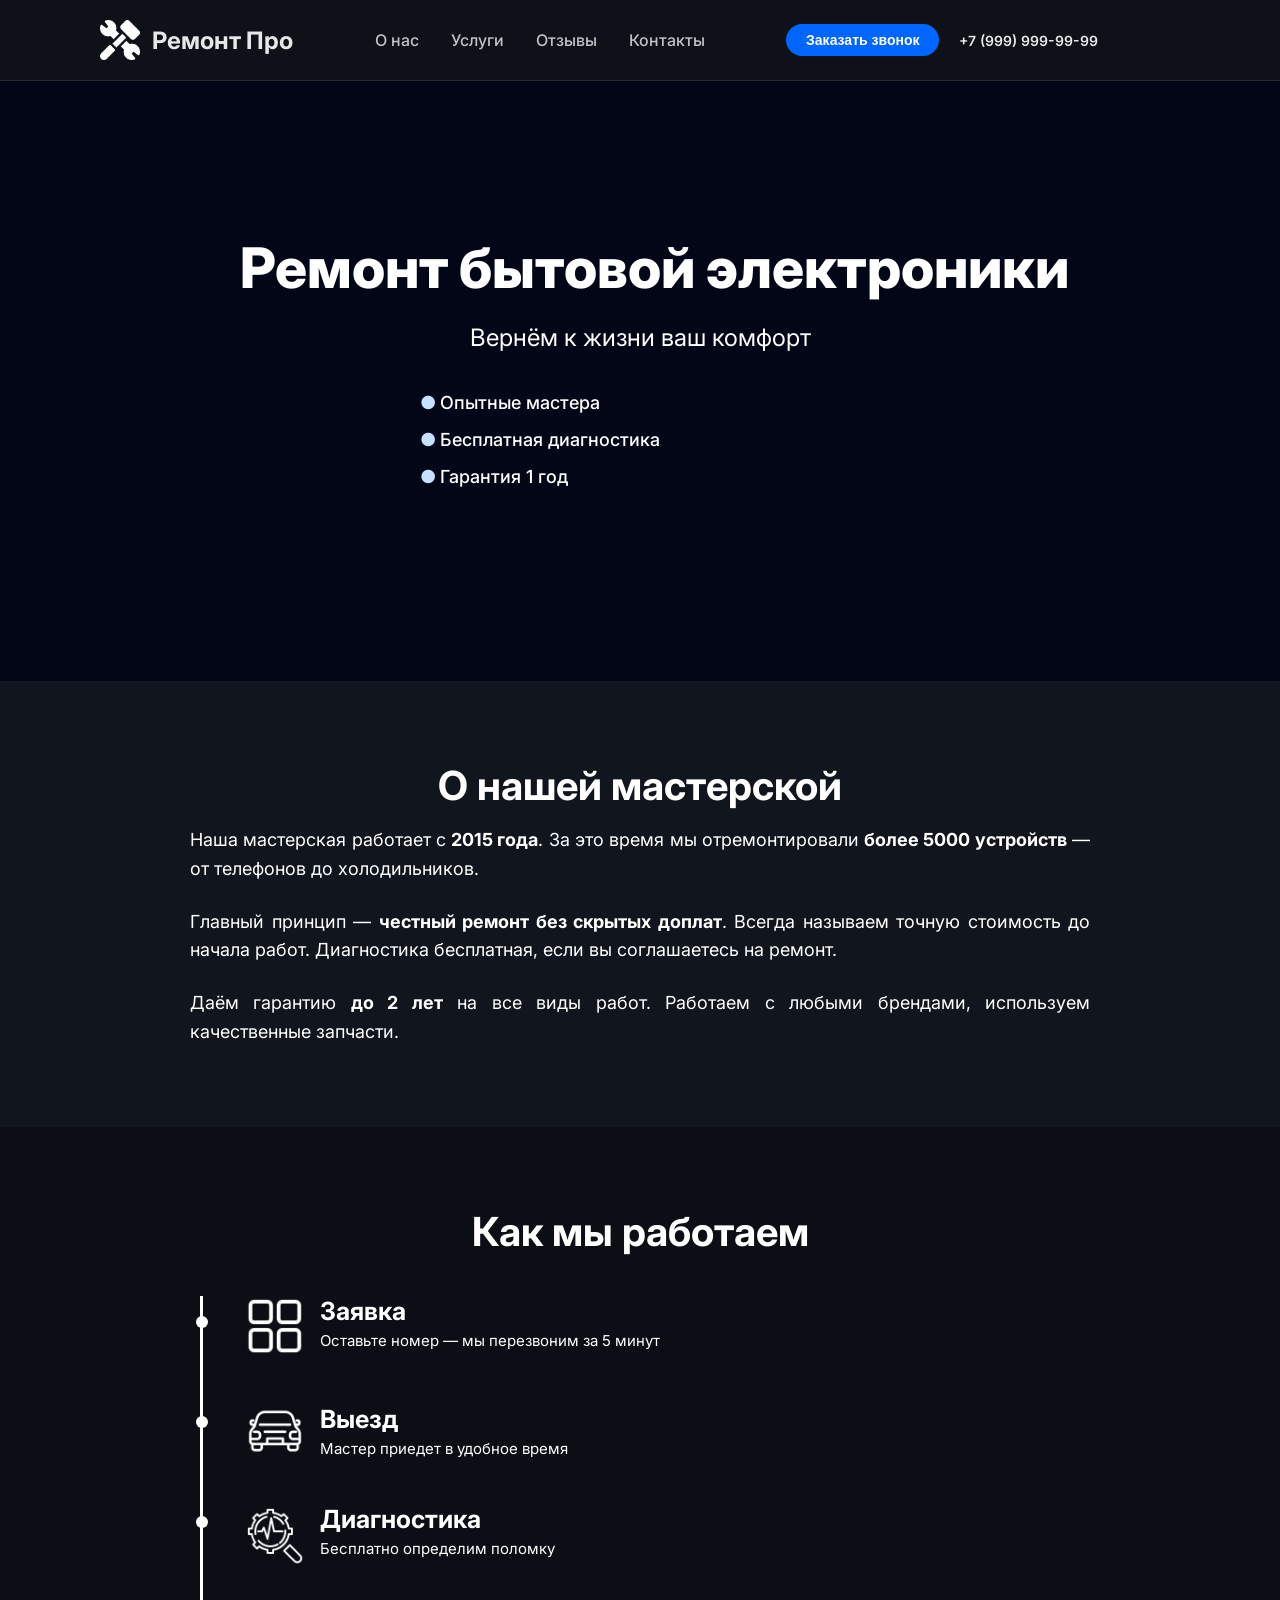
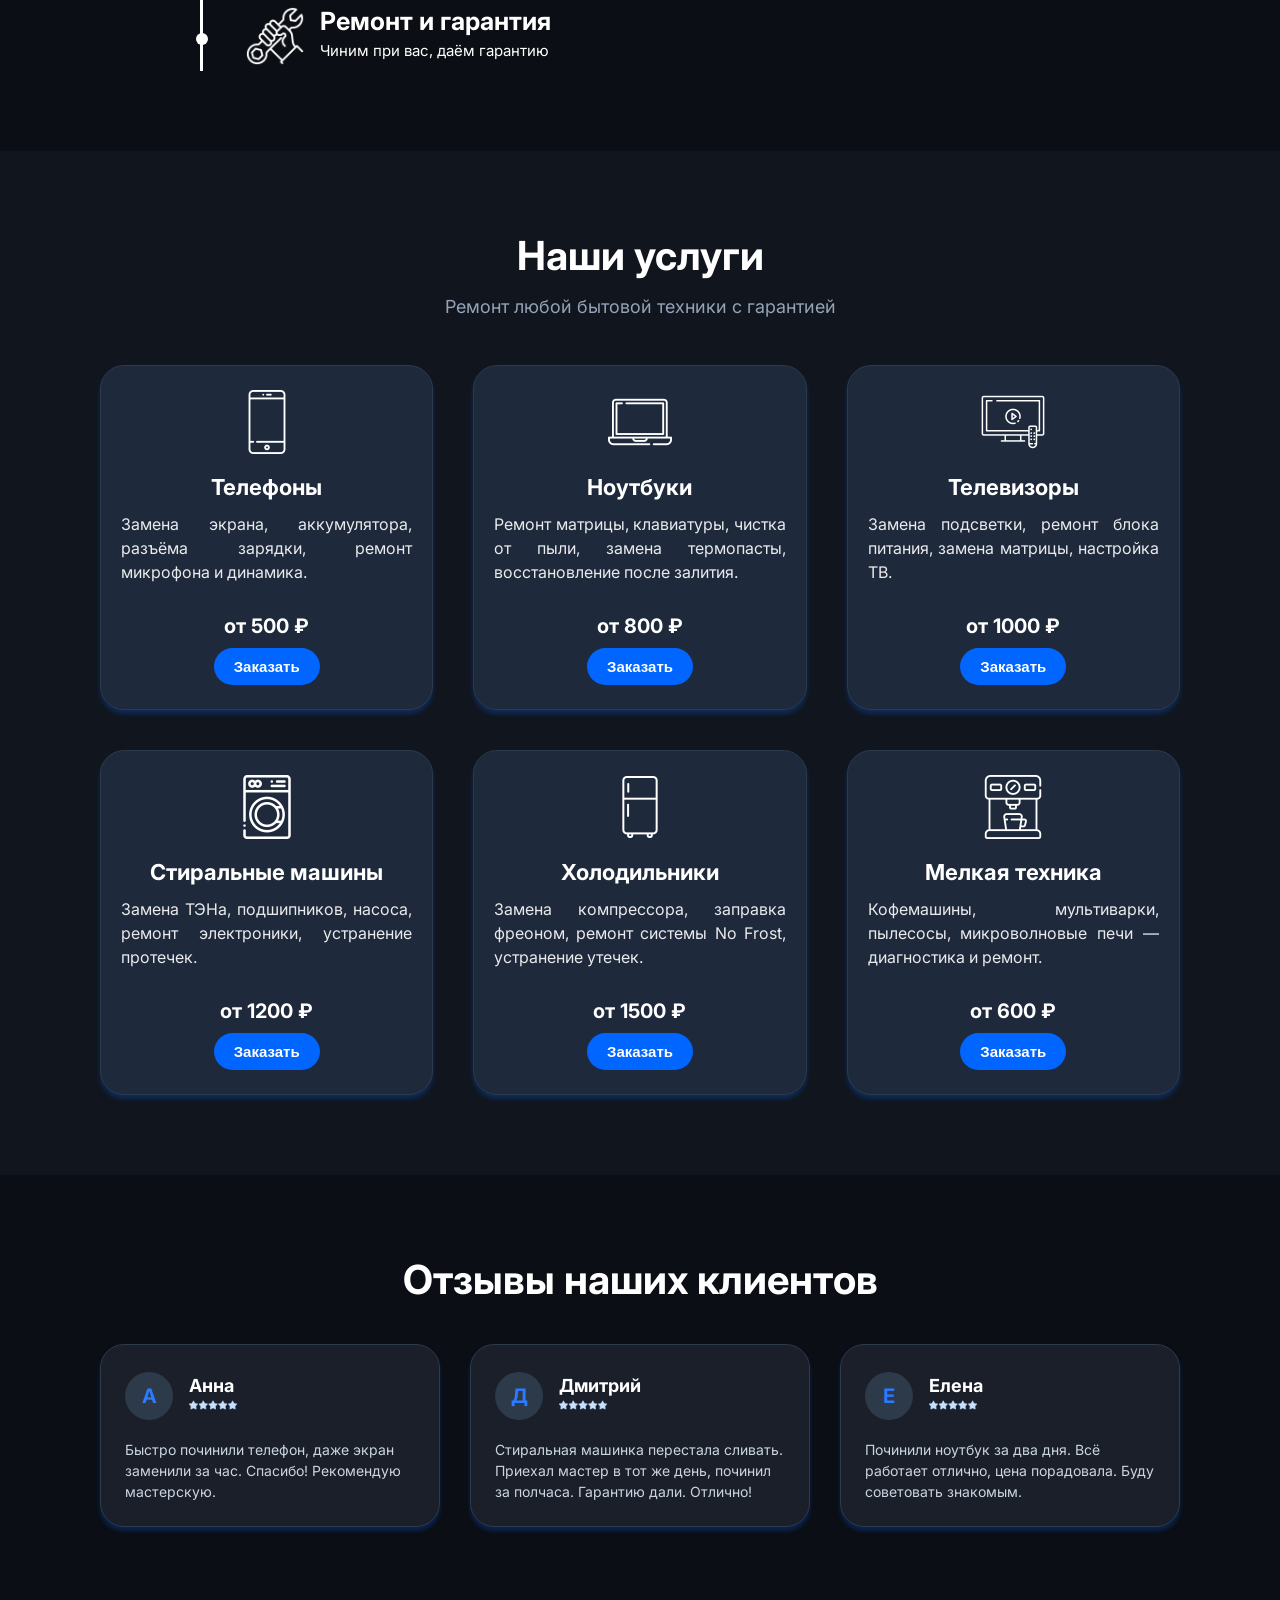
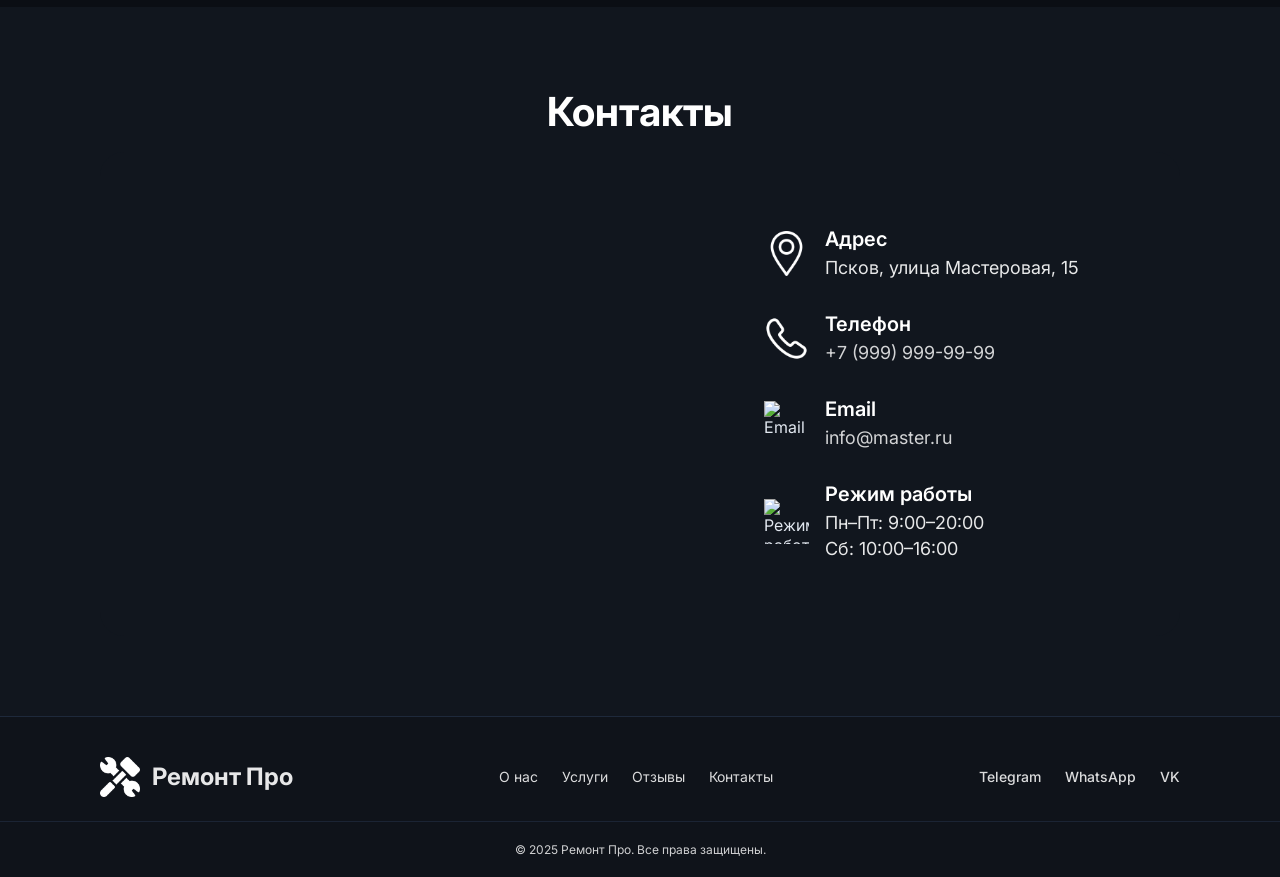
==== index.html @ fed23df2 "Add files via upload" ====
<!DOCTYPE html>
<html lang="ru">
<head>
    <meta charset="UTF-8">
    <meta name="viewport" content="width=device-width, initial-scale=1.0, viewport-fit=cover">
    <title>Мастерская — Ремонт бытовой техники</title>
    <link rel="stylesheet" href="css/style.css">
    <link href="https://fonts.googleapis.com/css2?family=Inter:opsz,wght@14..32,300..700&display=swap" rel="stylesheet">
</head>
<body>

   <header class="header">
        <div class="container header-container">
            <div class="logo">
                <img src="images/16.png" alt="Логотип" class="logo-img">
                <span class="logo-text">Ремонт Про</span>
            </div>
            <nav class="nav">
                <a href="#about">О нас</a>
                <a href="#services">Услуги</a>
                <a href="#reviews">Отзывы</a>
                <a href="#contacts">Контакты</a>
            </nav>
            <div class="header-actions">
                <button class="btn-call open-modal">Заказать звонок</button>
                <a href="tel:+79999999999" class="phone">+7 (999) 999-99-99</a>
            </div>
        </div>
    </header>

    <main>
        <!-- ГЕРОЙ -->
        <section id="hero" class="hero">
            <div class="container hero-container">
                <div class="hero-content">
                    <h1 class="hero-title">Ремонт бытовой электроники</h1>
                    <p class="hero-subtitle">Вернём к жизни ваш комфорт</p>
                    <div class="hero-features">
                        <div class="feature">Опытные мастера</div>
                        <div class="feature">Бесплатная диагностика</div>
                        <div class="feature">Гарантия 1 год</div>
                    </div>
                </div>
            </div>
        </section>

        <!-- О НАС -->
        <section id="about" class="about">
            <div class="container">
                <h2 class="section-title">О нашей мастерской</h2>
                <div class="about-content">
                    <p>Наша мастерская работает с <strong>2015 года</strong>. За это время мы отремонтировали <strong>более 5000 устройств</strong> — от телефонов до холодильников.</p>
                    <p>Главный принцип — <strong>честный ремонт без скрытых доплат</strong>. Всегда называем точную стоимость до начала работ. Диагностика бесплатная, если вы соглашаетесь на ремонт.</p>
                    <p>Даём гарантию <strong>до 2 лет</strong> на все виды работ. Работаем с любыми брендами, используем качественные запчасти.</p>
                </div>
            </div>
        </section>

        <!-- КАК МЫ РАБОТАЕМ -->
        <section id="steps" class="steps">
            <div class="container">
                <h2 class="section-title">Как мы работаем</h2>
                <div class="steps-module">
                    <div class="steps-line"></div>
                    <div class="step-circle"></div>
                    <div class="step-image"><img src="images/1.png" alt="Шаг 1"></div>
                    <div class="step-text"><h3>Заявка</h3><p>Оставьте номер — мы перезвоним за 5 минут</p></div>

                    <div class="step-circle step-circle-2"></div>
                    <div class="step-image step-image-2"><img src="images/2.png" alt="Шаг 2"></div>
                    <div class="step-text step-text-2"><h3>Выезд</h3><p>Мастер приедет в удобное время</p></div>

                    <div class="step-circle step-circle-3"></div>
                    <div class="step-image step-image-3"><img src="images/3.png" alt="Шаг 3"></div>
                    <div class="step-text step-text-3"><h3>Диагностика</h3><p>Бесплатно определим поломку</p></div>

                    <div class="step-circle step-circle-4"></div>
                    <div class="step-image step-image-4"><img src="images/4.png" alt="Шаг 4"></div>
                    <div class="step-text step-text-4"><h3>Ремонт и гарантия</h3><p>Чиним при вас, даём гарантию</p></div>
                </div>
            </div>
        </section>

        <!-- УСЛУГИ -->
        <section id="services" class="services">
            <div class="container">
                <h2 class="section-title">Наши услуги</h2>
                <p class="section-subtitle">Ремонт любой бытовой техники с гарантией</p>
                <div class="services-grid">
                    <div class="service-card">
                        <img src="images/5.png" alt="Телефоны" class="service-icon-img">
                        <h3>Телефоны</h3>
                        <p>Замена экрана, аккумулятора, разъёма зарядки, ремонт микрофона и динамика.</p>
                        <div class="service-price">от 500 ₽</div>
                        <button class="btn-service open-modal">Заказать</button>
                    </div>
                    <div class="service-card">
                        <img src="images/6.png" alt="Ноутбуки" class="service-icon-img">
                        <h3>Ноутбуки</h3>
                        <p>Ремонт матрицы, клавиатуры, чистка от пыли, замена термопасты, восстановление после залития.</p>
                        <div class="service-price">от 800 ₽</div>
                        <button class="btn-service open-modal">Заказать</button>
                    </div>
                    <div class="service-card">
                        <img src="images/7.png" alt="Телевизоры" class="service-icon-img">
                        <h3>Телевизоры</h3>
                        <p>Замена подсветки, ремонт блока питания, замена матрицы, настройка ТВ.</p>
                        <div class="service-price">от 1000 ₽</div>
                        <button class="btn-service open-modal">Заказать</button>
                    </div>
                    <div class="service-card">
                        <img src="images/8.png" alt="Стиральные машины" class="service-icon-img">
                        <h3>Стиральные машины</h3>
                        <p>Замена ТЭНа, подшипников, насоса, ремонт электроники, устранение протечек.</p>
                        <div class="service-price">от 1200 ₽</div>
                        <button class="btn-service open-modal">Заказать</button>
                    </div>
                    <div class="service-card">
                        <img src="images/9.png" alt="Холодильники" class="service-icon-img">
                        <h3>Холодильники</h3>
                        <p>Замена компрессора, заправка фреоном, ремонт системы No Frost, устранение утечек.</p>
                        <div class="service-price">от 1500 ₽</div>
                        <button class="btn-service open-modal">Заказать</button>
                    </div>
                    <div class="service-card">
                        <img src="images/10.png" alt="Мелкая техника" class="service-icon-img">
                        <h3>Мелкая техника</h3>
                        <p>Кофемашины, мультиварки, пылесосы, микроволновые печи — диагностика и ремонт.</p>
                        <div class="service-price">от 600 ₽</div>
                        <button class="btn-service open-modal">Заказать</button>
                    </div>
                </div>
            </div>
        </section>

        <!-- ОТЗЫВЫ -->
        <section id="reviews" class="reviews">
            <div class="container">
                <h2 class="section-title">Отзывы наших клиентов</h2>
                <div class="reviews-grid">
                    <div class="review-card">
                        <div class="reviewer">
                            <div class="reviewer-avatar">А</div>
                            <div class="reviewer-info">
                                <div class="reviewer-name">Анна</div>
                                <img src="images/15.png" alt="5 звезд" class="reviewer-stars-img">
                            </div>
                        </div>
                        <p class="review-text">Быстро починили телефон, даже экран заменили за час. Спасибо! Рекомендую мастерскую.</p>
                    </div>
                    <div class="review-card">
                        <div class="reviewer">
                            <div class="reviewer-avatar">Д</div>
                            <div class="reviewer-info">
                                <div class="reviewer-name">Дмитрий</div>
                                <img src="images/15.png" alt="5 звезд" class="reviewer-stars-img">
                            </div>
                        </div>
                        <p class="review-text">Стиральная машинка перестала сливать. Приехал мастер в тот же день, починил за полчаса. Гарантию дали. Отлично!</p>
                    </div>
                    <div class="review-card">
                        <div class="reviewer">
                            <div class="reviewer-avatar">Е</div>
                            <div class="reviewer-info">
                                <div class="reviewer-name">Елена</div>
                                <img src="images/15.png" alt="5 звезд" class="reviewer-stars-img">
                            </div>
                        </div>
                        <p class="review-text">Починили ноутбук за два дня. Всё работает отлично, цена порадовала. Буду советовать знакомым.</p>
                    </div>
                </div>
            </div>
        </section>

        <!-- КОНТАКТЫ -->
        <section id="contacts" class="contacts">
            <div class="container">
                <h2 class="section-title">Контакты</h2>
                <div class="contacts-row">
                    <div class="contacts-map">
                        <iframe src="https://yandex.ru/map-widget/v1/?ll=28.334006%2C57.816943&mode=poi&poi%5Bpoint%5D=28.332687%2C57.819383&poi%5Buri%5D=ymapsbm1%3A%2F%2Fgeo%3Fdata%3DCgg1MzE0OTQ2MhIY0KDQvtGB0YHQuNGPLCDQn9GB0LrQvtCyIgoNjaniQRX4RmdC&z=15.8" width="100%" height="400" frameborder="0" allowfullscreen="true" style="border-radius: 24px;"></iframe>
                    </div>
                    <div class="contacts-info">
                        <div class="contact-item">
                            <img src="images/11.png" alt="Адрес" class="contact-icon-img">
                            <div>
                                <h3>Адрес</h3>
                                <p>Псков, улица Мастеровая, 15</p>
                            </div>
                        </div>
                        <div class="contact-item">
                            <img src="images/12.png" alt="Телефон" class="contact-icon-img">
                            <div>
                                <h3>Телефон</h3>
                                <p><a href="tel:+79999999999">+7 (999) 999-99-99</a></p>
                            </div>
                        </div>
                        <div class="contact-item">
                            <img src="images/13.png" alt="Email" class="contact-icon-img">
                            <div>
                                <h3>Email</h3>
                                <p><a href="mailto:info@master.ru">info@master.ru</a></p>
                            </div>
                        </div>
                        <div class="contact-item">
                            <img src="images/14.png" alt="Режим работы" class="contact-icon-img">
                            <div>
                                <h3>Режим работы</h3>
                                <p>Пн–Пт: 9:00–20:00<br>Сб: 10:00–16:00</p>
                            </div>
                        </div>
                    </div>
                </div>
            </div>
        </section>
    </main>

    <footer class="footer">
        <div class="container footer-container">
            <div class="footer-brand">
                <img src="images/16.png" alt="Логотип" class="footer-logo-img">
                <span class="footer-logo-text">Ремонт Про</span>
            </div>
            <div class="footer-nav">
                <a href="#about">О нас</a>
                <a href="#services">Услуги</a>
                <a href="#reviews">Отзывы</a>
                <a href="#contacts">Контакты</a>
            </div>
            <div class="footer-social">
                <a href="#">Telegram</a>
                <a href="#">WhatsApp</a>
                <a href="#">VK</a>
            </div>
        </div>
        <div class="footer-bottom">
            <div class="container">© 2025 Ремонт Про. Все права защищены.</div>
        </div>
    </footer>

    <div id="modal" class="modal">
        <div class="modal-content">
            <span class="close">&times;</span>
            <h2>Заказать звонок</h2>
            <p>Оставьте номер — мы перезвоним через 5 минут</p>
            <form action="https://formspree.io/f/xqegrkyw" method="POST">
                <input type="text" name="name" placeholder="Ваше имя" required>
                <input type="tel" name="phone" placeholder="Телефон" required>
                <textarea name="message" placeholder="Опишите проблему (необязательно)" rows="3"></textarea>
                <button type="submit">Отправить</button>
            </form>
        </div>
    </div>

    <script src="js/script.js"></script>
</body>
</html>
---- css/style.css ----
/* БАЗА */
* {
    margin: 0;
    padding: 0;
    box-sizing: border-box;
}

body {
    font-family: 'Inter', system-ui, -apple-system, sans-serif;
    background: #0B0E14;
    color: #E2E8F0;
    scroll-behavior: smooth;
}

.container {
    max-width: 1440px;
    margin: 0 auto;
    padding: 0 100px;
}

.section-title {
    font-size: 40px;
    font-weight: 700;
    text-align: center;
    margin-bottom: 16px;
    color: #FFFFFF;
}

.section-subtitle {
    text-align: center;
    font-size: 18px;
    color: #94A3B8;
    margin-bottom: 48px;
}

/* ========== ШАПКА ========== */
.header {
    background: #0F131ACC;  /* rgba(15,19,26,0.8) в HEX с прозрачностью */
    backdrop-filter: blur(10px);
    border-bottom: 1px solid rgba(255, 255, 255, 0.1);
    
    z-index: 100;
}

.header-container {
    display: flex;
    align-items: center;
    justify-content: space-between;
    height: 80px;
}

.logo {
    display: flex;
    align-items: center;
    gap: 12px;
}

.logo-img {
    width: 40px;
    height: 40px;
    object-fit: contain;
    display: block;
}

.logo-text {
    font-size: 24px;
    font-weight: 700;
    color: #FFFFFF;
    opacity: 0.9;
}

.nav {
    display: flex;
    gap: 32px;
}

.nav a {
    text-decoration: none;
    font-size: 16px;
    font-weight: 500;
    color: #FFFFFF;
    opacity: 0.75;
    transition: opacity 0.2s, color 0.2s;
}

.nav a:hover {
    opacity: 1;
    color: #0066FF;
}

.header-actions {
    display: flex;
    align-items: center;
    gap: 20px;
}

.phone {
    text-decoration: none;
    font-size: 14px;
    font-weight: 600;
    color: #FFFFFF;
    opacity: 0.9;
}

.btn-call {
    background: #0066FF;
    color: #FFFFFF;
    border: none;
    padding: 8px 20px;
    border-radius: 40px;
    font-size: 14px;
    font-weight: 600;
    cursor: pointer;
    transition: background 0.2s;
}

.btn-call:hover {
    background: #0052CC;
}

/* ========== ГЕРОЙ ========== */
.hero {
    background: #020617;
    padding: 100px 0;
    min-height: 600px;   /* минимальная высота */
    display: flex;
    align-items: center;
}

.hero-container {
    display: flex;
    justify-content: center;
}

.hero-content {
    text-align: center;
    max-width: 800px;
    width: 100%;
}

.hero-title {
    font-size: 56px;
    font-weight: 800;
    color: #FFFFFF;
    line-height: 1.2;
    margin-bottom: 20px;
    white-space: nowrap;
}

.hero-subtitle {
    font-size: 24px;
    font-weight: 400;
    color: #FFFFFF;
    margin-bottom: 40px;
}

.hero-features {
    display: inline-block;
    text-align: left;
    margin-left: -200px;
    margin-bottom: 40px;
}

.feature {
    font-size: 18px;
    font-weight: 500;
    color: #FFFFFF;
    position: relative;
    padding-left: 20px;
    margin-bottom: 16px;
}

.feature:last-child {
    margin-bottom: 0;
}

.feature::before {
    content: "●";
    color: #C5E1FF;
    position: absolute;
    left: 0;
    top: 0;
}

/* ========== О НАС ========== */
.about {
    background: #11161E;
    padding: 80px 0;
}

.about-content {
    max-width: 900px;
    margin: 0 auto;
    text-align: center;
}

.about-content p {
    font-size: 18px;
    line-height: 1.6;
    margin-bottom: 24px;
    color: #FFFFFF;
    text-align: justify;
}

.about-content p:last-child {
    margin-bottom: 0;
}

/* ========== КАК МЫ РАБОТАЕМ ========== */
.steps {
    background: #0B0E14;
    padding: 80px 0;
}

.steps-module {
    position: relative;
    min-height: 375px;
    margin-top: 40px;
}

.steps-line {
    position: absolute;
    left: 100px;
    top: 0;
    width: 3px;
    height: 100%;
    background-color: #FFFFFF;
}

.step-circle {
    position: absolute;
    left: 96px;
    width: 12px;
    height: 12px;
    background-color: #FFFFFF;
    border-radius: 50%;
    top: 20px;
}

.step-circle-2 { top: 120px; }
.step-circle-3 { top: 220px; }
.step-circle-4 { top: 337px; }

.step-image {
    position: absolute;
    left: 145px;
    width: 60px;
    height: 60px;
    top: 0px;
    z-index: 10;
}

.step-image img {
    width: 100%;
    height: 100%;
    object-fit: cover;
    display: block;
}

.step-image-2 { top: 105px; }
.step-image-3 { top: 210px; }
.step-image-4 { top: 310px; }

.step-text {
    position: absolute;
    left: 220px;
    right: 20px;
    z-index: 10;
    padding: 8px 0;
    top: -8px;
}

.step-text h3 {
    font-size: 25px;
    font-weight: 700;
    color: #FFFFFF;
    margin-bottom: 4px;
}

.step-text p {
    font-size: 15px;
    color: #FFFFFF;
    line-height: 1.4;
}

.step-text-2 { top: 100px; }
.step-text-3 { top: 200px; }
.step-text-4 { top: 302px; }

/* ========== УСЛУГИ ========== */
.services {
    background: #11161E;
    padding: 80px 0;
}

.services-grid {
    display: grid;
    grid-template-columns: repeat(3, 1fr);
    gap: 40px;
}

.service-card {
    background: #1E293B;
    border-radius: 24px;
    padding: 24px 20px;
    text-align: center;
    display: flex;
    flex-direction: column;
    border: 1px solid #2D3A4A;
    transition: transform 0.2s, box-shadow 0.2s;
    height: 100%;
    box-shadow: 0 4px 4px #0066FF40;  /* rgba(0,102,255,0.25) в HEX */
}

.service-card:hover {
    transform: translateY(-4px);
    box-shadow: 0 8px 12px #0066FF59;  /* rgba(0,102,255,0.35) в HEX */
    border-color: #2B7AFF;
}

.service-icon-img {
    width: 64px;
    height: 64px;
    object-fit: contain;
    display: block;
    margin: 0 auto 20px auto;
}

.service-card h3 {
    font-size: 22px;
    font-weight: 700;
    color: #FFFFFF;
    margin-bottom: 12px;
}

.service-card p {
    font-size: 16px;
    line-height: 1.5;
    color: #FFFFFF;
    margin-bottom: 30px;
    flex-grow: 1;
    text-align: justify;
    text-justify: inter-word;
    word-break: break-word;
    hyphens: auto;
    opacity: 0.9;
}

.service-price {
    font-size: 20px;
    font-weight: 700;
    color: #FFFFFF;
    margin-bottom: 10px;
}

.btn-service {
    background: #0066FF;
    color: #FFFFFF;
    border: none;
    padding: 10px 20px;
    border-radius: 40px;
    font-size: 15px;
    font-weight: 600;
    cursor: pointer;
    transition: background 0.2s;
    width: fit-content;
    margin: 0 auto;
}

.btn-service:hover {
    background: #0052CC;
    transform: scale(1.02);
}

/* ========== ОТЗЫВЫ ========== */
.reviews {
    background: #0B0E14;
    padding: 80px 0;
}

.reviews-grid {
    display: grid;
    grid-template-columns: repeat(3, 1fr);
    gap: 30px;
    margin-top: 40px;
}

.review-card {
    background: #1A1F2A;
    border-radius: 24px;
    padding: 24px;
    transition: all 0.2s;
    border: 1px solid #2D3A4A;
    box-shadow: 0 4px 4px #0066FF40;
}

.review-card:hover {
    transform: translateY(-4px);
    border-color: #2B7AFF;
    box-shadow: 0 8px 12px #0066FF59;
}

.reviewer {
    display: flex;
    align-items: center;
    gap: 16px;
    margin-bottom: 16px;
}

.reviewer-avatar {
    width: 48px;
    height: 48px;
    background: #2D3A4A;
    border-radius: 50%;
    display: flex;
    align-items: center;
    justify-content: center;
    font-weight: bold;
    font-size: 20px;
    color: #2B7AFF;
}

.reviewer-info {
    display: flex;
    flex-direction: column;
    transform: translateY(6px);
}

.reviewer-name {
    font-weight: 700;
    color: #FFFFFF;
    font-size: 18px;
    margin-bottom: 0;
}

.reviewer-stars-img {
    width: 48px;
    height: 48px;
    object-fit: contain;
    display: block;
    margin-top: -15px;
}

.review-text {
    color: #CBD5E1;
    line-height: 1.5;
    font-size: 14px;
}

/* ========== КОНТАКТЫ ========== */
.contacts {
    background: #11161E;
    padding: 80px 0;
}

.contacts-row {
    display: flex;
    gap: 60px;
    background: #11161E;
    border-radius: 24px;
    padding: 40px;
}

.contacts-map {
    flex: 1.2;
}

.contacts-info {
    flex: 0.8;
    display: flex;
    flex-direction: column;
    gap: 32px;
    justify-content: center;
}

.contact-item {
    display: flex;
    gap: 16px;
    align-items: center;
}

.contact-icon-img {
    width: 45px;
    height: 45px;
    object-fit: contain;
    display: block;
}

.contact-item h3 {
    font-size: 20px;
    font-weight: 600;
    color: #FFFFFF;
    margin-bottom: 4px;
}

.contact-item p,
.contact-item a {
    font-size: 18px;
    color: #FFFFFF;
    text-decoration: none;
    line-height: 1.4;
    opacity: 0.9;
}

.contact-item a:hover {
    color: #2B7AFF;
}

/* ========== ПОДВАЛ ========== */
.footer {
    background: #0F131A;
    border-top: 1px solid #1E293B;
    padding: 40px 0 20px;
}

.footer-container {
    display: flex;
    align-items: center;
    justify-content: space-between;
    flex-wrap: wrap;
    gap: 24px;
    margin-bottom: 24px;
}

.footer-brand {
    display: flex;
    align-items: center;
    gap: 12px;
}

.footer-logo-img {
    width: 40px;
    height: 40px;
    object-fit: contain;
    display: block;
}

.footer-logo-text {
    font-size: 24px;
    font-weight: 700;
    color: #FFFFFF;
    opacity: 0.9;
}

.footer-nav {
    display: flex;
    gap: 24px;
    justify-content: center;
    flex: 1;
}

.footer-nav a {
    text-decoration: none;
    color: #FFFFFF;
    font-size: 14px;
    transition: color 0.2s;
    opacity: 0.85;
}

.footer-nav a:hover {
    color: #C5E1FF;
    opacity: 1;
}

.footer-social {
    display: flex;
    gap: 24px;
}

.footer-social a {
    text-decoration: none;
    font-size: 14px;
    font-weight: 500;
    color: #FFFFFF;
    transition: color 0.2s;
    opacity: 0.85;
}

.footer-social a:hover {
    color: #FFFFFF;
    opacity: 1;
}

.footer-bottom {
    text-align: center;
    padding-top: 20px;
    border-top: 1px solid #1E293B;
    font-size: 12px;
    color: #FFFFFF;
    opacity: 0.8;
}

/* ========== МОДАЛЬНОЕ ОКНО ========== */
.modal {
    display: none;
    position: fixed;
    z-index: 9999;
    left: 0;
    top: 0;
    width: 100%;
    height: 100%;
    background-color: #000000CC;  /* rgba(0,0,0,0.8) */
    align-items: center;
    justify-content: center;
}

.modal-content {
    background: #1A1F2A;
    padding: 32px;
    border-radius: 28px;
    max-width: 420px;
    width: 90%;
    text-align: center;
    position: relative;
    border: 1px solid #2D3A4A;
}

.close {
    position: absolute;
    top: 16px;
    right: 20px;
    font-size: 28px;
    cursor: pointer;
    color: #94A3B8;
}

.modal-content h2 {
    color: #FFFFFF;
}

.modal-content input, .modal-content textarea {
    width: 100%;
    padding: 12px;
    margin-bottom: 16px;
    border: 1px solid #2D3A4A;
    border-radius: 16px;
    background: #0F131A;
    color: #FFFFFF;
    font-family: inherit;
}

.modal-content button {
    background: #0066FF;
    color: #FFFFFF;
    border: none;
    padding: 12px;
    border-radius: 40px;
    width: 100%;
    font-weight: 600;
    cursor: pointer;
}

/* ========== МОБИЛЬНАЯ ВЕРСИЯ (ДО 768px) ========== */
@media (max-width: 768px) {
    /* Шапка */
    .header-container {
        display: flex;
        justify-content: space-between;
        align-items: center;
        height: 70px;
        padding: 0 20px;
    }

    .logo {
        display: flex;
        align-items: center;
        gap: 10px;
    }
    .logo-img {
        width: 40px;
        height: 40px;
    }
    .logo-text {
        font-size: 20px;
    }

    .burger {
        display: block;
        width: 30px;
        height: 20px;
        cursor: pointer;
        position: relative;
        z-index: 1001;
    }
    .burger span {
        display: block;
        width: 100%;
        height: 3px;
        background: #C5E1FF;
        margin-bottom: 5px;
        border-radius: 2px;
    }
    .burger span:last-child {
        margin-bottom: 0;
    }

    .nav {
        display: none;
        position: absolute;
        top: 70px;
        left: 0;
        width: 100%;
        background: #0F131A;
        flex-direction: column;
        align-items: center;
        gap: 20px;
        padding: 30px 20px;
        z-index: 1000;
        border-bottom: 1px solid #1E293B;
    }
    .nav a {
        font-size: 18px;
    }
    .nav.open {
        display: flex;
    }

    .header-actions {
        display: none;
    }

    .container {
        padding: 0 20px;
    }

    /* ГЕРОЙ */
    .hero {
        padding: 40px 0;
    }
    .hero-title {
        font-size: 24px;
        white-space: nowrap;
        text-align: center;
    }
    .hero-subtitle {
        font-size: 18px;
        white-space: nowrap;
        text-align: center;
        margin-bottom: 30px;
    }

    /* Маркеры */
    .hero-features {
        display: inline-block;
        text-align: left;
        margin-left: -50px;
    }
    .feature {
        font-size: 16px;
        text-align: left;
        padding-left: 0;
        white-space: nowrap;
        display: flex;
        align-items: center;
        gap: 8px;
    }
    .feature::before {
        position: static;
        display: inline-block;
        content: "●";
        color: #C5E1FF;
    }

    /* ВСЕ ЗАГОЛОВКИ СЕКЦИЙ — одна строка, одинаковый размер */
    .section-title {
        font-size: 24px !important;
        white-space: nowrap !important;
        text-align: center !important;
    }

    /* Услуги */
    .services-grid {
        grid-template-columns: 1fr;
        gap: 20px;
    }

    /* Как мы работаем */
    .steps-line, .step-circle {
        display: none;
    }
    .steps-module {
        min-height: auto;
        margin-top: 20px;
    }
    .step-image, .step-text {
        position: static;
        text-align: center;
        margin: 0 auto 20px auto;
    }
    .step-image {
        width: 50px;
        height: 50px;
        margin-bottom: 10px;
    }
    .step-text {
        padding: 0;
    }

    /* Отзывы */
    .reviews-grid {
        grid-template-columns: 1fr;
        gap: 20px;
    }

    /* Контакты */
    .contacts-row {
        flex-direction: column;
        gap: 30px;
        padding: 20px;
    }
    .contacts-map iframe {
        height: 250px;
    }

    /* Подвал */
    .footer-container {
        flex-direction: column;
        text-align: center;
        gap: 16px;
    }
    .footer-nav {
        justify-content: center;
        flex-wrap: wrap;
    }
}
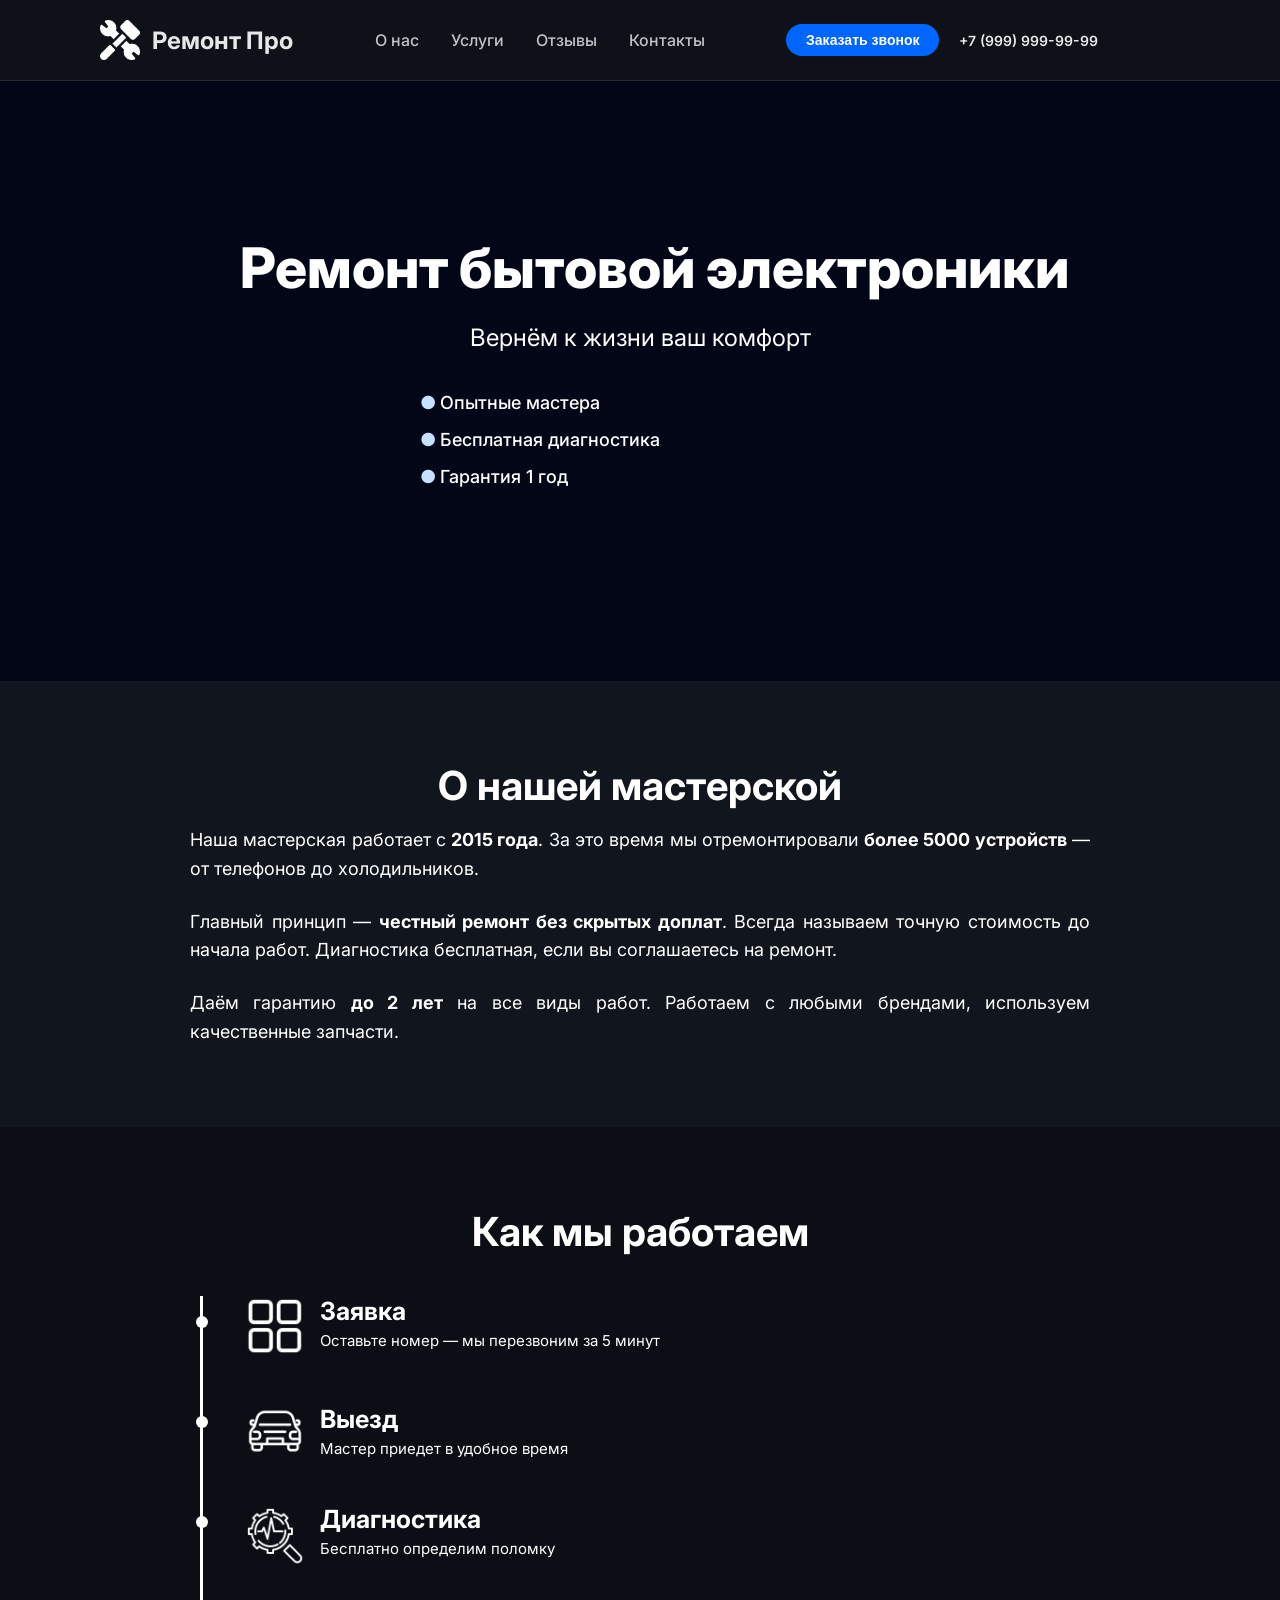
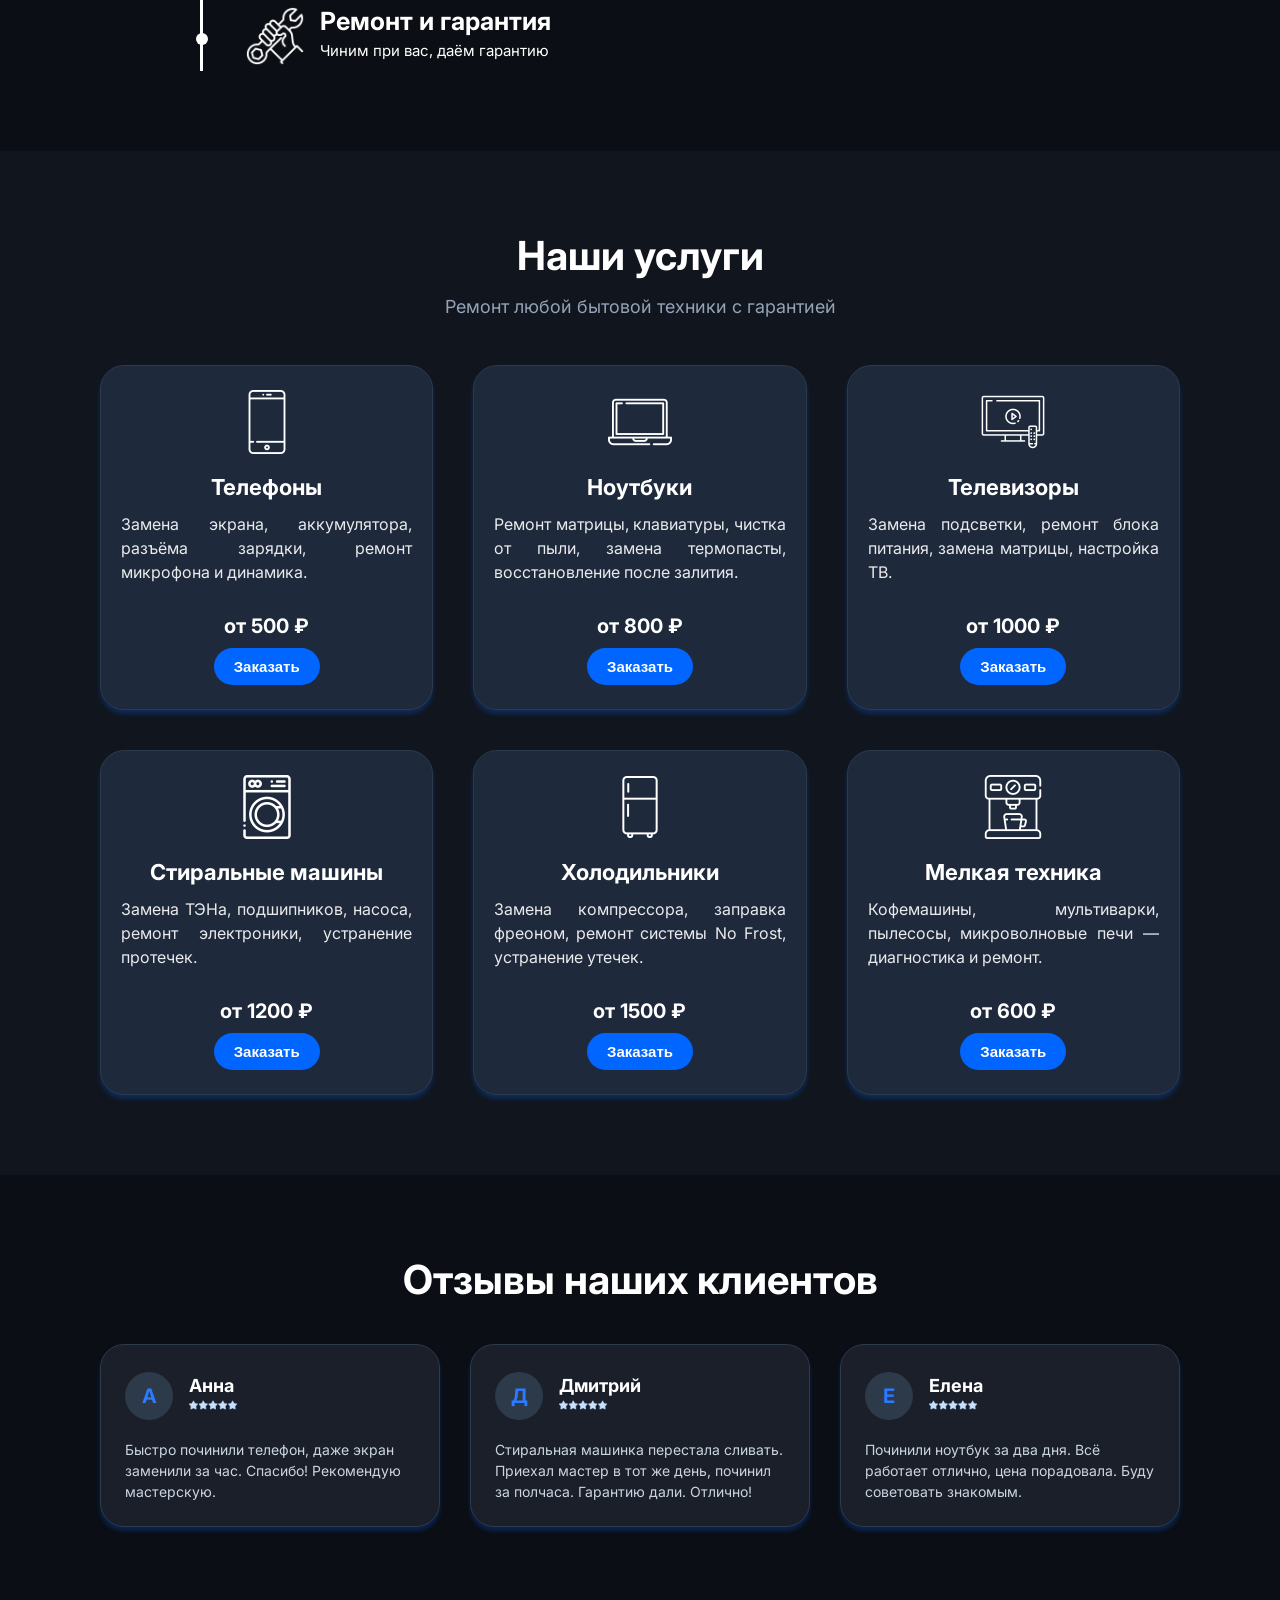
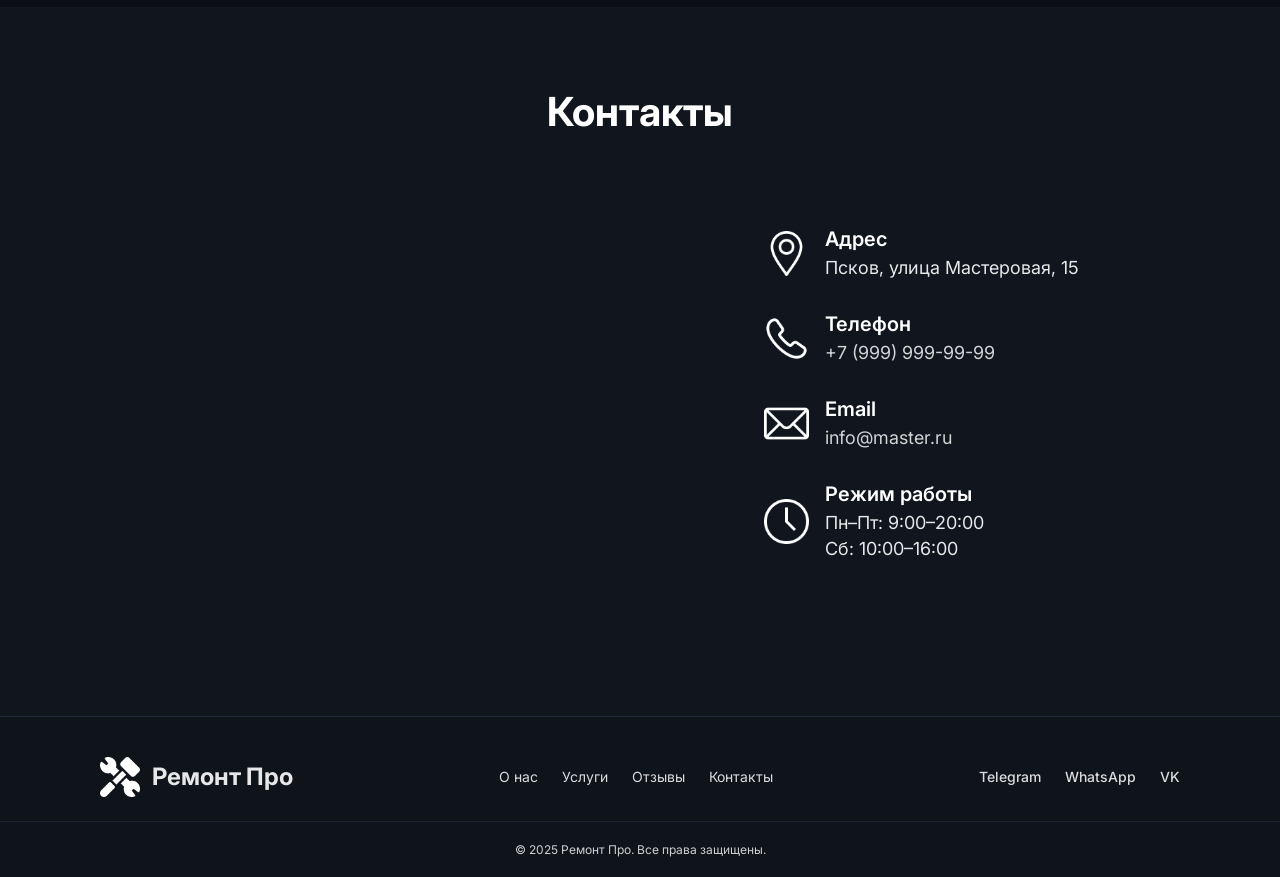
==== commit 080bf5f9: "Update index.html" ====
--- a/index.html
+++ b/index.html
@@ -244,6 +244,7 @@
             <h2>Заказать звонок</h2>
             <p>Оставьте номер — мы перезвоним через 5 минут</p>
             <form action="https://formspree.io/f/xqegrkyw" method="POST">
+                <input type="hidden" name="_next" value="spasibo.html">
                 <input type="text" name="name" placeholder="Ваше имя" required>
                 <input type="tel" name="phone" placeholder="Телефон" required>
                 <textarea name="message" placeholder="Опишите проблему (необязательно)" rows="3"></textarea>
@@ -254,4 +255,4 @@
 
     <script src="js/script.js"></script>
 </body>
-</html>+</html>
